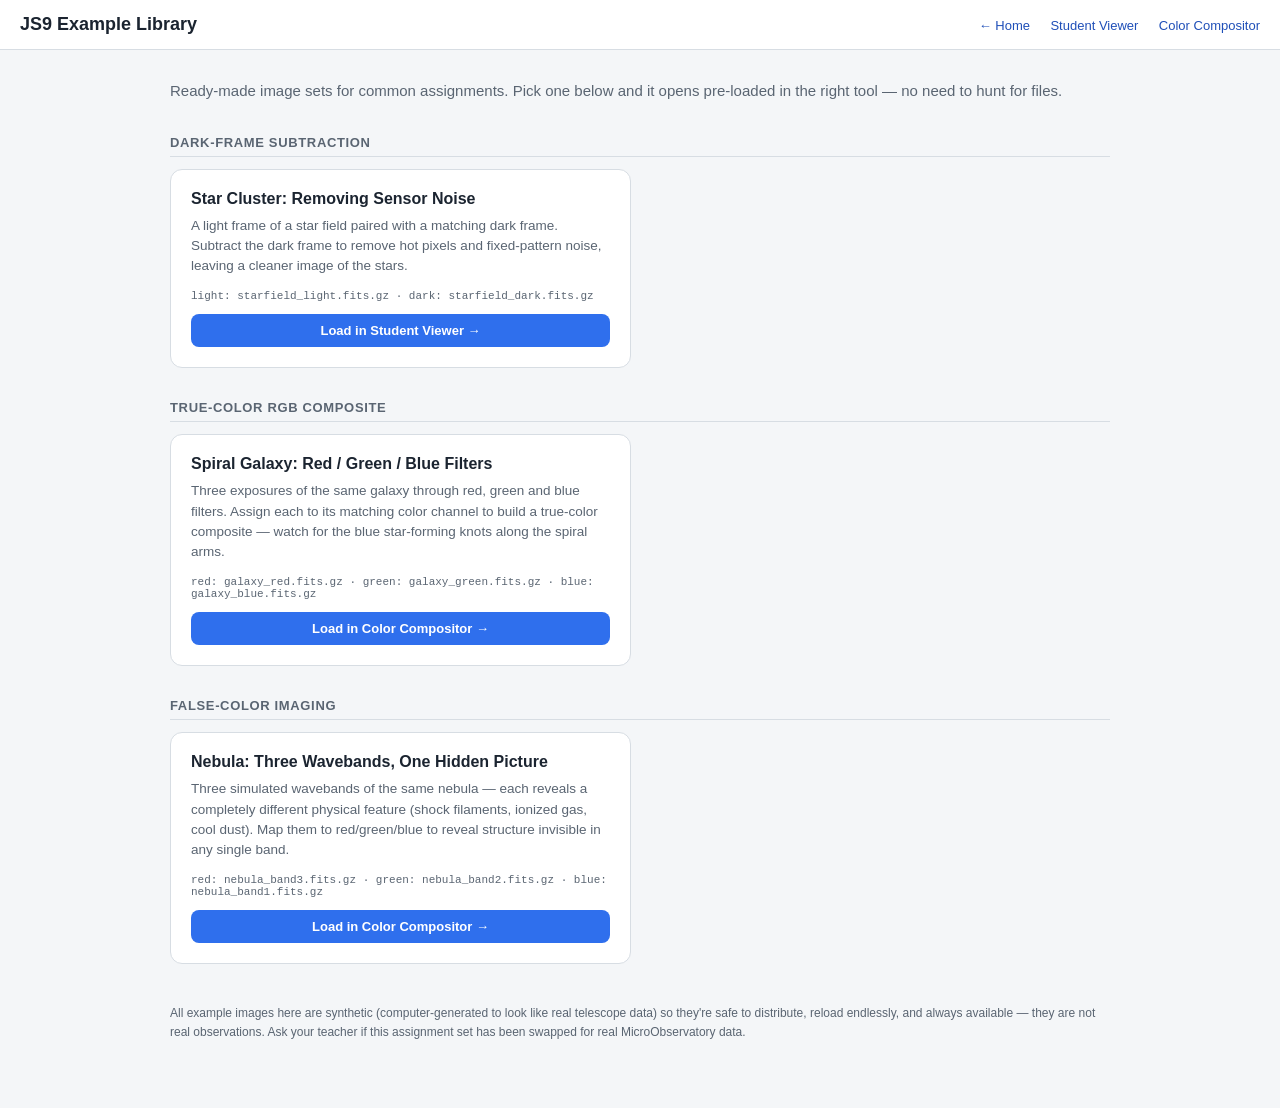
==== examples.html @ a5967704 "Finally-will-it-work" ====
<!DOCTYPE html>
<html lang="en">
<head>
<meta charset="utf-8">
<meta name="viewport" content="width=device-width, initial-scale=1">
<link type="image/x-icon" rel="shortcut icon" href="./favicon.ico">
<title>JS9 Example Library</title>
<script type="text/javascript" src="./examples.js"></script>
<style>
  :root{
    --bg: #f4f6f8;
    --card-bg: #ffffff;
    --border: #d7dde3;
    --text: #1b2430;
    --muted: #5a6572;
    --accent: #2f6fed;
    --accent-dark: #1f4fb8;
  }
  *{ box-sizing: border-box; }
  body{
    margin: 0;
    font-family: -apple-system, BlinkMacSystemFont, "Segoe UI", Roboto, Helvetica, Arial, sans-serif;
    background: var(--bg);
    color: var(--text);
  }
  header{
    display: flex;
    align-items: center;
    justify-content: space-between;
    padding: 14px 20px;
    background: var(--card-bg);
    border-bottom: 1px solid var(--border);
  }
  header h1{ font-size: 18px; margin: 0; }
  header nav a{
    font-size: 13px;
    color: var(--accent-dark);
    text-decoration: none;
    margin-left: 16px;
  }
  header nav a:hover{ text-decoration: underline; }
  .wrap{ max-width: 980px; margin: 0 auto; padding: 30px 20px 60px; }
  p.lede{ color: var(--muted); font-size: 15px; line-height: 1.5; margin-top: 0; }
  h2.category{
    font-size: 13px;
    text-transform: uppercase;
    letter-spacing: .05em;
    color: var(--muted);
    margin: 32px 0 12px;
    border-bottom: 1px solid var(--border);
    padding-bottom: 6px;
  }
  .cards{
    display: grid;
    grid-template-columns: repeat(auto-fill, minmax(320px, 1fr));
    gap: 18px;
  }
  .card{
    background: var(--card-bg);
    border: 1px solid var(--border);
    border-radius: 12px;
    padding: 20px;
    display: flex;
    flex-direction: column;
  }
  .card h3{ margin: 0 0 8px; font-size: 16px; }
  .card p{ color: var(--muted); font-size: 13.5px; line-height: 1.5; flex-grow: 1; margin: 0 0 14px; }
  .card .files{
    font-size: 11px;
    color: var(--muted);
    margin-bottom: 12px;
    font-family: ui-monospace, SFMono-Regular, Menlo, monospace;
  }
  .card a.btn{
    display: inline-block;
    background: var(--accent);
    color: #fff;
    text-decoration: none;
    padding: 9px 16px;
    border-radius: 8px;
    font-size: 13px;
    font-weight: 600;
    text-align: center;
  }
  .card a.btn:hover{ background: var(--accent-dark); }
  footer{ margin-top: 40px; color: var(--muted); font-size: 12px; line-height: 1.6; }
</style>
</head>
<body>

<header>
  <h1>JS9 Example Library</h1>
  <nav>
    <a href="./index.html">&larr; Home</a>
    <a href="./student.html">Student Viewer</a>
    <a href="./compositor.html">Color Compositor</a>
  </nav>
</header>

<div class="wrap">
  <p class="lede">Ready-made image sets for common assignments. Pick one below and it opens pre-loaded in the right tool &mdash; no need to hunt for files.</p>
  <div id="categories"></div>

  <footer>
    All example images here are synthetic (computer-generated to look like real telescope data) so they're safe to distribute, reload endlessly, and always available &mdash; they are not real observations. Ask your teacher if this assignment set has been swapped for real MicroObservatory data.
  </footer>
</div>

<script type="text/javascript">
(function(){
  "use strict";

  var categoryOrder = [];
  var byCategory = {};

  Object.keys(JS9_EXAMPLES).forEach(function(key){
    var ex = JS9_EXAMPLES[key];
    if(!byCategory[ex.category]){
      byCategory[ex.category] = { label: ex.categoryLabel, items: [] };
      categoryOrder.push(ex.category);
    }
    byCategory[ex.category].items.push({ key: key, ex: ex });
  });

  var container = document.getElementById("categories");

  categoryOrder.forEach(function(cat){
    var group = byCategory[cat];

    var h2 = document.createElement("h2");
    h2.className = "category";
    h2.textContent = group.label;
    container.appendChild(h2);

    var cardsDiv = document.createElement("div");
    cardsDiv.className = "cards";

    group.items.forEach(function(item){
      var ex = item.ex;
      var card = document.createElement("div");
      card.className = "card";

      var h3 = document.createElement("h3");
      h3.textContent = ex.title;
      card.appendChild(h3);

      var p = document.createElement("p");
      p.textContent = ex.description;
      card.appendChild(p);

      var files = document.createElement("div");
      files.className = "files";
      files.textContent = Object.keys(ex.files).map(function(k){
        return k + ": " + ex.files[k].split("/").pop();
      }).join(" · ");
      card.appendChild(files);

      var a = document.createElement("a");
      a.className = "btn";
      a.href = ex.target + "?example=" + encodeURIComponent(item.key);
      a.textContent = "Load in " + (ex.target === "student.html" ? "Student Viewer" : "Color Compositor") + " →";
      card.appendChild(a);

      cardsDiv.appendChild(card);
    });

    container.appendChild(cardsDiv);
  });
})();
</script>

</body>
</html>
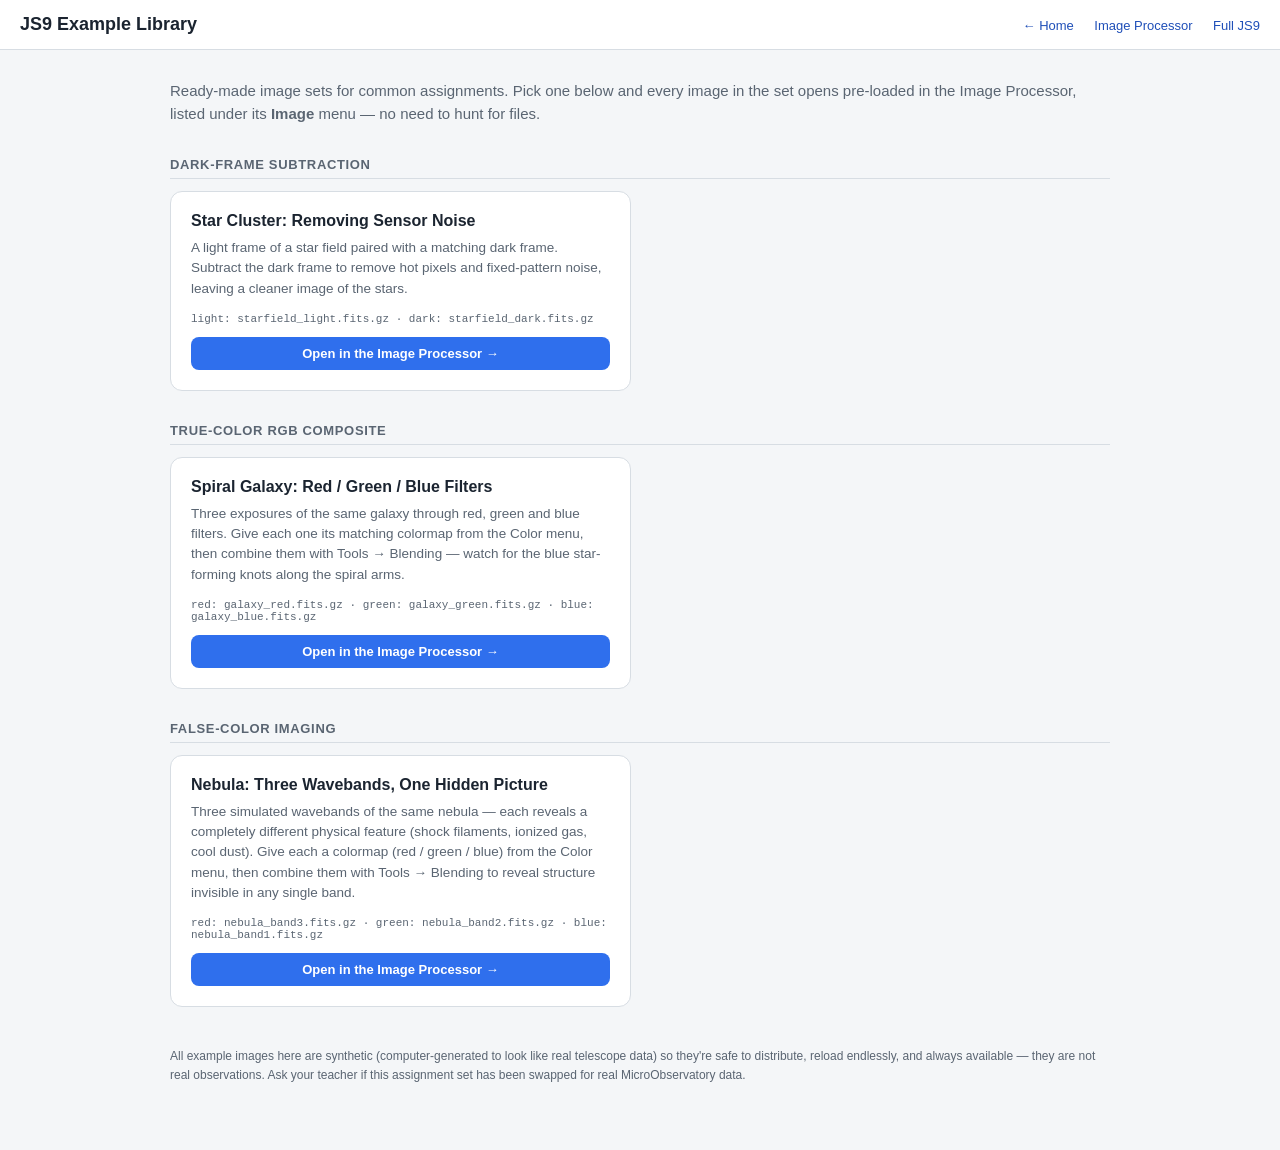
==== commit 272e055e: "Better-skin" ====
--- a/examples.html
+++ b/examples.html
@@ -92,13 +92,13 @@
   <h1>JS9 Example Library</h1>
   <nav>
     <a href="./index.html">&larr; Home</a>
-    <a href="./student.html">Student Viewer</a>
-    <a href="./compositor.html">Color Compositor</a>
+    <a href="./student.html">Image Processor</a>
+    <a href="./js9.html">Full JS9</a>
   </nav>
 </header>
 
 <div class="wrap">
-  <p class="lede">Ready-made image sets for common assignments. Pick one below and it opens pre-loaded in the right tool &mdash; no need to hunt for files.</p>
+  <p class="lede">Ready-made image sets for common assignments. Pick one below and every image in the set opens pre-loaded in the Image Processor, listed under its <b>Image</b> menu &mdash; no need to hunt for files.</p>
   <div id="categories"></div>
 
   <footer>
@@ -158,7 +158,7 @@
       var a = document.createElement("a");
       a.className = "btn";
       a.href = ex.target + "?example=" + encodeURIComponent(item.key);
-      a.textContent = "Load in " + (ex.target === "student.html" ? "Student Viewer" : "Color Compositor") + " →";
+      a.textContent = "Open in the Image Processor →";
       card.appendChild(a);
 
       cardsDiv.appendChild(card);
